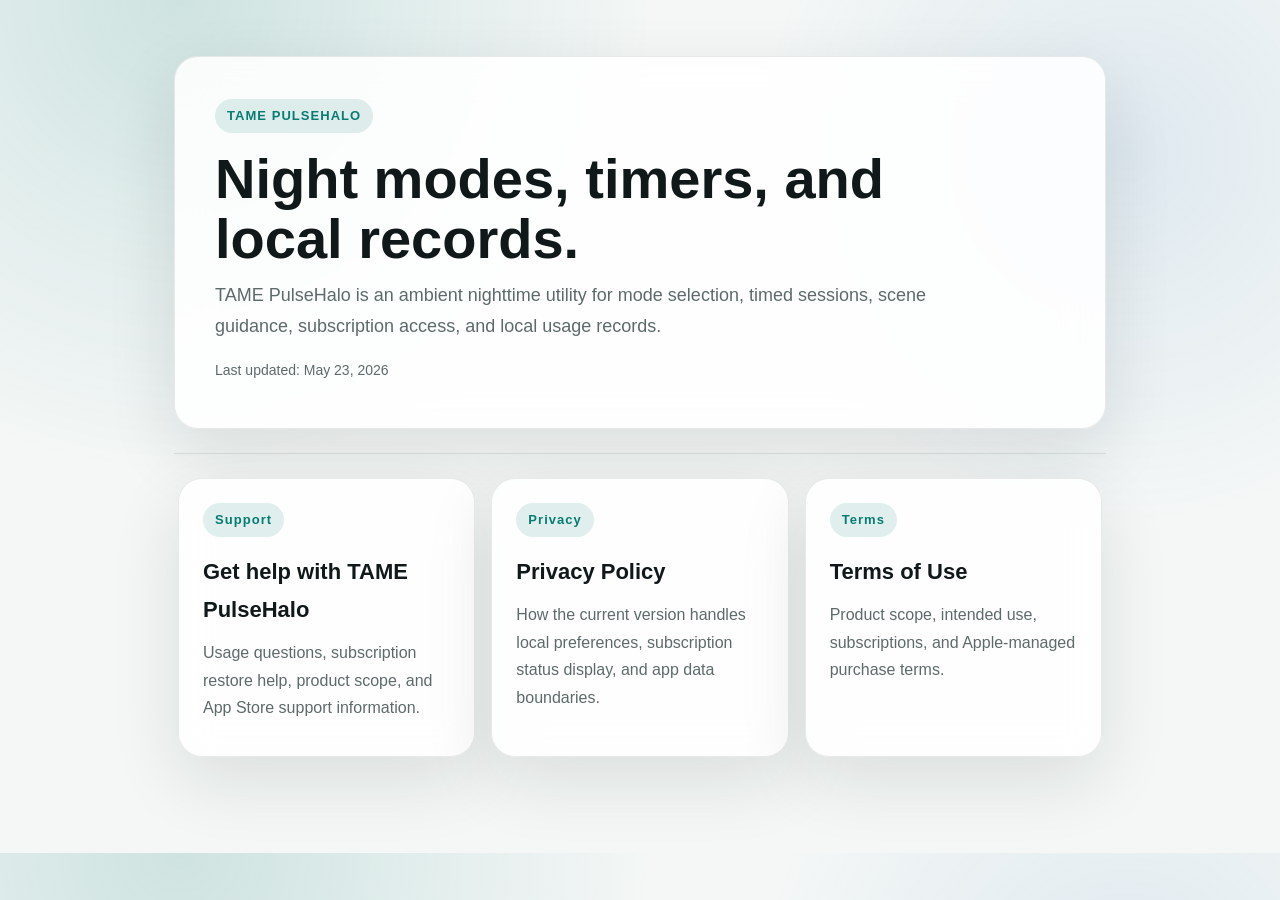
==== index.html @ 61ae6069 "Publish TAME PulseHalo app info site" ====
<!doctype html>
<html lang="en">
<head>
  <meta charset="utf-8">
  <meta name="viewport" content="width=device-width, initial-scale=1">
  <title>TAME PulseHalo App Info</title>
  <meta name="description" content="Official support, privacy, and terms pages for TAME PulseHalo.">
  <link rel="stylesheet" href="./style.css">
</head>
<body>
  <main class="wrap">
    <header class="hero">
      <div class="eyebrow">TAME PULSEHALO</div>
      <h1>Night modes, timers, and local records.</h1>
      <p class="lead">TAME PulseHalo is an ambient nighttime utility for mode selection, timed sessions, scene guidance, subscription access, and local usage records.</p>
      <p class="updated">Last updated: May 23, 2026</p>
    </header>

    <section class="grid">
      <a class="card" href="./support.html">
        <span>Support</span>
        <h2>Get help with TAME PulseHalo</h2>
        <p>Usage questions, subscription restore help, product scope, and App Store support information.</p>
      </a>
      <a class="card" href="./privacy-policy.html">
        <span>Privacy</span>
        <h2>Privacy Policy</h2>
        <p>How the current version handles local preferences, subscription status display, and app data boundaries.</p>
      </a>
      <a class="card" href="./terms-of-use.html">
        <span>Terms</span>
        <h2>Terms of Use</h2>
        <p>Product scope, intended use, subscriptions, and Apple-managed purchase terms.</p>
      </a>
    </section>
  </main>
</body>
</html>
---- style.css ----
:root {
  --bg: #f4f7f6;
  --paper: rgba(255, 255, 255, 0.88);
  --ink: #101819;
  --muted: #5d6a69;
  --line: rgba(16, 24, 25, 0.09);
  --accent: #087b73;
  --accent-soft: rgba(8, 123, 115, 0.12);
  --shadow: 0 24px 70px rgba(16, 24, 25, 0.11);
}

* {
  box-sizing: border-box;
}

body {
  margin: 0;
  font-family: -apple-system, BlinkMacSystemFont, "Segoe UI", sans-serif;
  color: var(--ink);
  line-height: 1.72;
  background:
    radial-gradient(circle at 14% 0%, rgba(8, 123, 115, 0.16), transparent 34%),
    radial-gradient(circle at 88% 18%, rgba(62, 126, 188, 0.12), transparent 28%),
    var(--bg);
}

a {
  color: inherit;
}

.wrap {
  max-width: 980px;
  margin: 0 auto;
  padding: 56px 24px 72px;
}

.hero,
.card,
.panel {
  background: var(--paper);
  border: 1px solid var(--line);
  border-radius: 24px;
  box-shadow: var(--shadow);
  backdrop-filter: blur(18px);
}

.hero {
  padding: 42px 40px 36px;
  margin-bottom: 24px;
}

.eyebrow,
.card span {
  display: inline-block;
  margin-bottom: 16px;
  padding: 6px 12px;
  border-radius: 999px;
  background: var(--accent-soft);
  color: var(--accent);
  font-size: 13px;
  font-weight: 700;
  letter-spacing: 0.08em;
}

h1 {
  max-width: 760px;
  margin: 0 0 12px;
  font-size: clamp(34px, 5vw, 56px);
  line-height: 1.06;
  letter-spacing: 0;
}

h2 {
  margin: 0 0 10px;
  font-size: 22px;
  letter-spacing: 0;
}

p {
  margin: 0 0 10px;
  color: var(--muted);
}

.lead {
  max-width: 720px;
  font-size: 18px;
}

.updated {
  margin-top: 16px;
  font-size: 14px;
}

.grid {
  display: grid;
  grid-template-columns: repeat(3, minmax(0, 1fr));
  gap: 16px;
}

.card {
  display: block;
  min-height: 250px;
  padding: 24px;
  text-decoration: none;
  transition: transform 200ms ease-in-out, box-shadow 200ms ease-in-out;
}

.card:hover {
  transform: translateY(-2px);
  box-shadow: 0 30px 80px rgba(16, 24, 25, 0.14);
}

.panel {
  padding: 10px 28px;
}

section {
  padding: 24px 4px;
  border-top: 1px solid var(--line);
}

section:first-child {
  border-top: 0;
}

.footer {
  display: flex;
  flex-wrap: wrap;
  gap: 16px;
  margin-top: 22px;
  color: var(--muted);
  font-size: 14px;
}

@media (max-width: 760px) {
  .wrap {
    padding: 22px 14px 44px;
  }

  .hero {
    padding: 30px 24px;
  }

  .grid {
    grid-template-columns: 1fr;
  }

  .panel {
    padding: 8px 18px;
  }
}
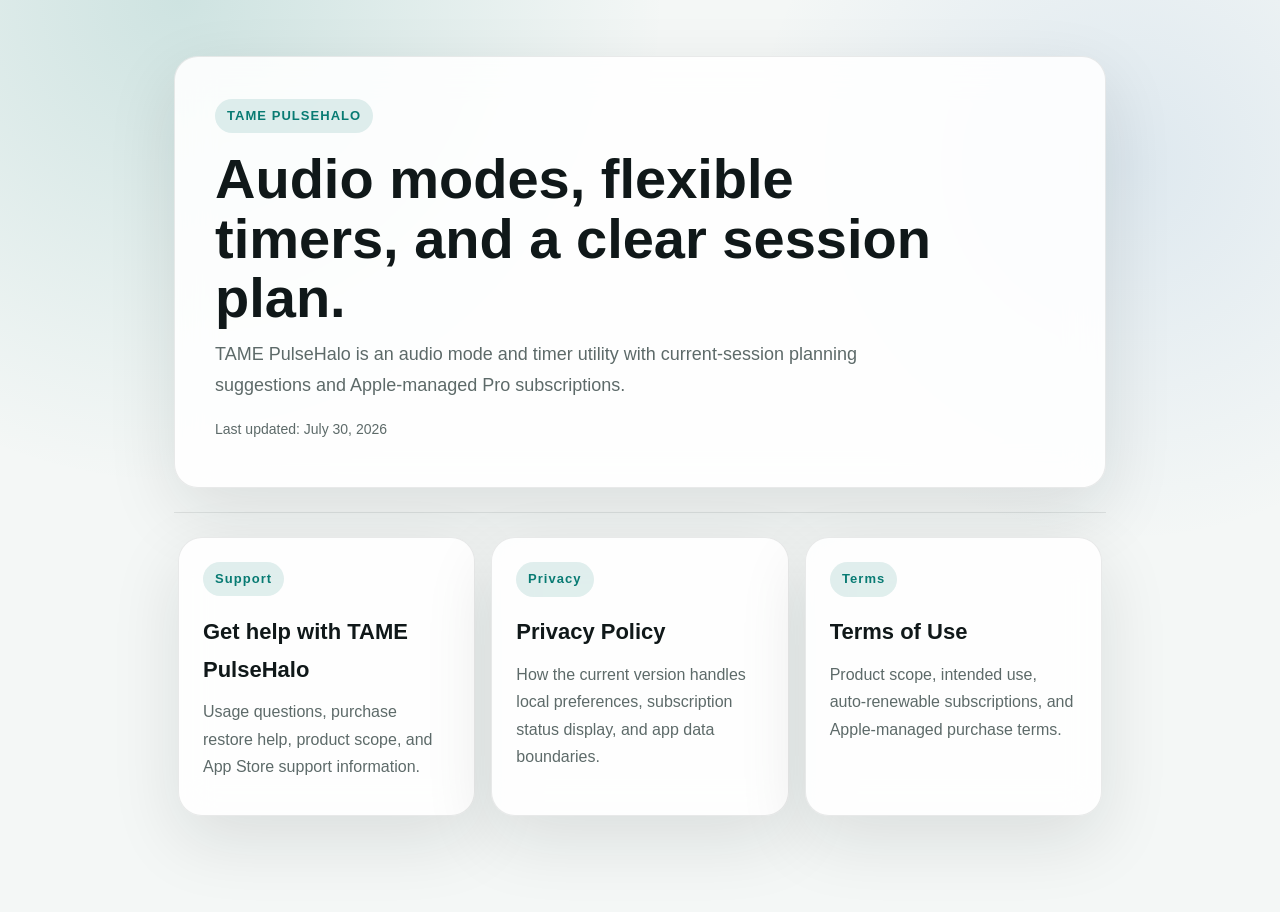
==== commit d9a13ea2: "Align PulseHalo legal pages with current app" ====
--- a/index.html
+++ b/index.html
@@ -11,16 +11,16 @@
   <main class="wrap">
     <header class="hero">
       <div class="eyebrow">TAME PULSEHALO</div>
-      <h1>Night modes, timers, and local records.</h1>
-      <p class="lead">TAME PulseHalo is an ambient nighttime utility for mode selection, timed sessions, scene guidance, subscription access, and local usage records.</p>
-      <p class="updated">Last updated: May 23, 2026</p>
+      <h1>Audio modes, flexible timers, and a clear session plan.</h1>
+      <p class="lead">TAME PulseHalo is an audio mode and timer utility with current-session planning suggestions and Apple-managed Pro subscriptions.</p>
+      <p class="updated">Last updated: July 30, 2026</p>
     </header>
 
     <section class="grid">
       <a class="card" href="./support.html">
         <span>Support</span>
         <h2>Get help with TAME PulseHalo</h2>
-        <p>Usage questions, subscription restore help, product scope, and App Store support information.</p>
+        <p>Usage questions, purchase restore help, product scope, and App Store support information.</p>
       </a>
       <a class="card" href="./privacy-policy.html">
         <span>Privacy</span>
@@ -30,7 +30,7 @@
       <a class="card" href="./terms-of-use.html">
         <span>Terms</span>
         <h2>Terms of Use</h2>
-        <p>Product scope, intended use, subscriptions, and Apple-managed purchase terms.</p>
+        <p>Product scope, intended use, auto-renewable subscriptions, and Apple-managed purchase terms.</p>
       </a>
     </section>
   </main>
